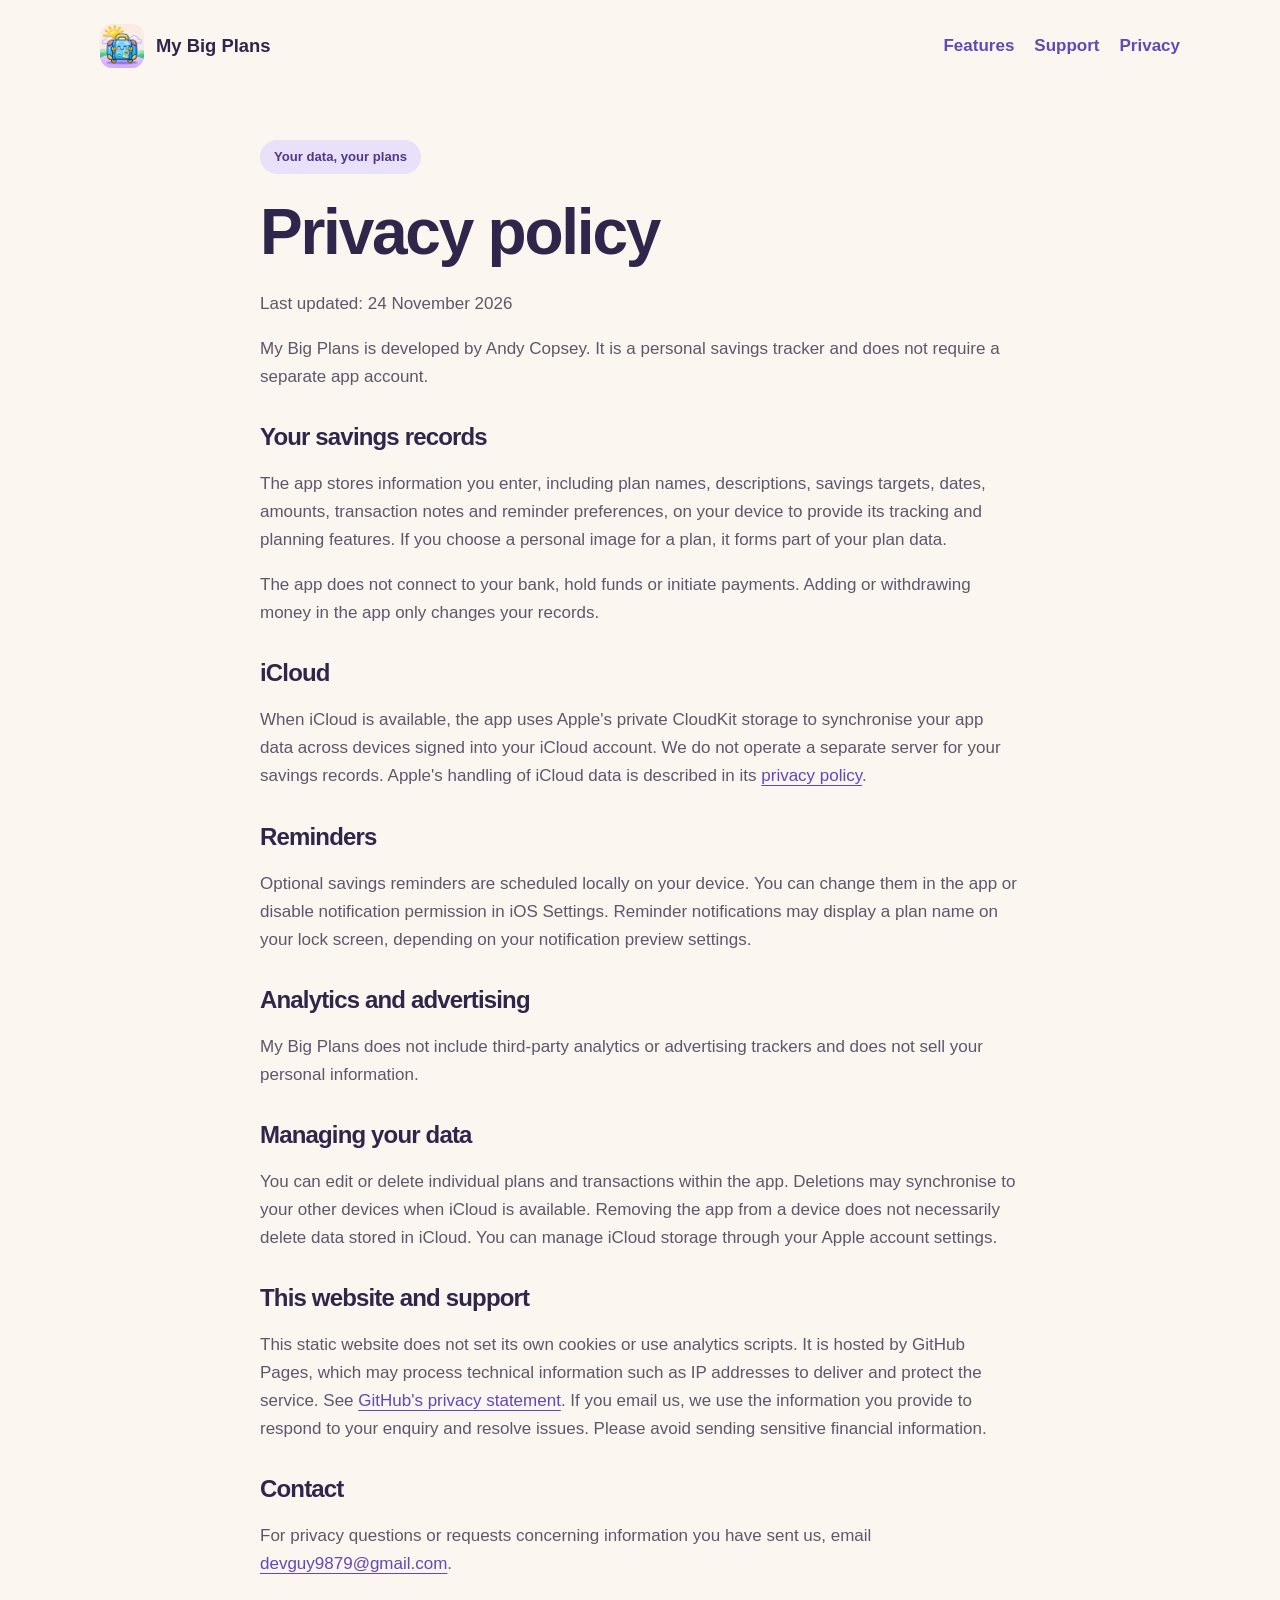
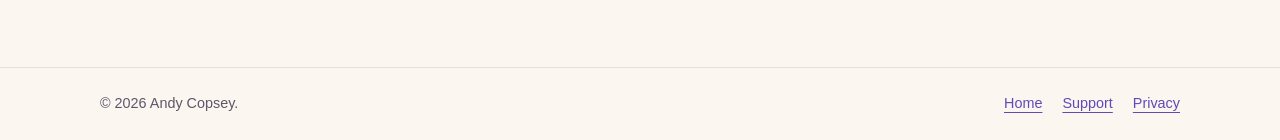
==== privacy/index.html @ 420c0962 "Initial commit" ====
<!doctype html>
<html lang="en-GB"><head><meta charset="utf-8"><meta name="viewport" content="width=device-width, initial-scale=1"><meta name="description" content="Privacy information for My Big Plans."><title>Privacy Policy — My Big Plans</title><link rel="icon" href="../images/app-icon.png"><link rel="stylesheet" href="../style.css"></head><body><a class="skip" href="#main">Skip to content</a><div class="shell"><header class="site-header"><a class="brand" href="../"><img src="../images/app-icon.png" alt="" width="44" height="44">My Big Plans</a><nav aria-label="Main navigation"><a href="../#features">Features</a><a href="../support/">Support</a><a href="../privacy/">Privacy</a></nav></header><main id="main"><article class="page"><span class="eyebrow">Your data, your plans</span><h1>Privacy policy</h1><p class="muted">Last updated: 24 November 2026</p><p>My Big Plans is developed by Andy Copsey. It is a personal savings tracker and does not require a separate app account.</p><h2>Your savings records</h2><p>The app stores information you enter, including plan names, descriptions, savings targets, dates, amounts, transaction notes and reminder preferences, on your device to provide its tracking and planning features. If you choose a personal image for a plan, it forms part of your plan data.</p><p>The app does not connect to your bank, hold funds or initiate payments. Adding or withdrawing money in the app only changes your records.</p><h2>iCloud</h2><p>When iCloud is available, the app uses Apple's private CloudKit storage to synchronise your app data across devices signed into your iCloud account. We do not operate a separate server for your savings records. Apple's handling of iCloud data is described in its <a href="https://www.apple.com/legal/privacy/">privacy policy</a>.</p><h2>Reminders</h2><p>Optional savings reminders are scheduled locally on your device. You can change them in the app or disable notification permission in iOS Settings. Reminder notifications may display a plan name on your lock screen, depending on your notification preview settings.</p><h2>Analytics and advertising</h2><p>My Big Plans does not include third-party analytics or advertising trackers and does not sell your personal information.</p><h2>Managing your data</h2><p>You can edit or delete individual plans and transactions within the app. Deletions may synchronise to your other devices when iCloud is available. Removing the app from a device does not necessarily delete data stored in iCloud. You can manage iCloud storage through your Apple account settings.</p><h2>This website and support</h2><p>This static website does not set its own cookies or use analytics scripts. It is hosted by GitHub Pages, which may process technical information such as IP addresses to deliver and protect the service. See <a href="https://docs.github.com/en/site-policy/privacy-policies/github-general-privacy-statement">GitHub's privacy statement</a>. If you email us, we use the information you provide to respond to your enquiry and resolve issues. Please avoid sending sensitive financial information.</p><h2>Contact</h2><p>For privacy questions or requests concerning information you have sent us, email <a href="mailto:devguy9879@gmail.com">devguy9879@gmail.com</a>.</p></article></main></div><footer><div class="shell footer-inner"><span>© 2026 Andy Copsey.</span><div class="footer-links"><a href="../">Home</a><a href="../support/">Support</a><a href="../privacy/">Privacy</a></div></div></footer></body></html>
---- style.css ----
*{box-sizing:border-box} :root{--cream:#fbf6ef;--plum:#30264b;--purple:#6348b7;--muted:#60566c;--line:#e8dfd8} html{scroll-behavior:smooth} body{margin:0;background:var(--cream);color:var(--plum);font:17px/1.65 -apple-system,BlinkMacSystemFont,"Segoe UI",sans-serif} a{color:var(--purple);text-underline-offset:4px} a:focus-visible,summary:focus-visible{outline:3px solid var(--purple);outline-offset:5px} .shell{width:min(1080px,calc(100% - 40px));margin:auto} .site-header,.footer-inner{display:flex;justify-content:space-between;align-items:center;gap:20px;flex-wrap:wrap;padding:24px 0} .brand{display:flex;align-items:center;gap:12px;font-weight:800;font-size:1.15rem;text-decoration:none;color:var(--plum)} .brand img{border-radius:12px} nav,.footer-links{display:flex;gap:20px;flex-wrap:wrap} nav a{text-decoration:none;font-weight:650} .hero{display:grid;grid-template-columns:1.2fr 1fr;align-items:center;gap:40px;padding:65px 0 80px} .hero-logo{width:100%;max-width:440px;justify-self:center;height:auto} .eyebrow{display:inline-block;background:#e9e0fa;color:#51378e;border-radius:999px;padding:6px 14px;font-size:.82rem;font-weight:750} h1,h2,h3{line-height:1.13;letter-spacing:-.035em} h1{font-size:clamp(2.7rem,6vw,4.8rem);margin:22px 0} h1 em{font-style:normal;color:var(--purple)} h2{font-size:clamp(1.65rem,3vw,2.4rem)} h3{font-size:1.25rem} p{color:var(--muted)} .hero p{font-size:1.15rem} .hero-actions{display:flex;gap:12px;flex-wrap:wrap;margin-top:26px} .button{display:inline-flex;align-items:center;min-height:48px;padding:10px 20px;border-radius:15px;font-weight:750;text-decoration:none} .primary{background:var(--purple);color:white} .secondary{border:1px solid #b7a7d8;background:white} .section-title{text-align:center;margin:0 0 24px} .feature-grid{display:grid;grid-template-columns:repeat(4,1fr);gap:16px;margin-bottom:54px} .card,.panel{background:white;border:1px solid var(--line);border-radius:24px;padding:24px;box-shadow:0 8px 24px #30264b09} .card img{object-fit:contain} .card h3{margin:12px 0} .card p{margin-bottom:0;font-size:.96rem} .showcase-panel{display:flex;align-items:center;gap:32px;background:#e2f0e7;border-radius:28px;padding:32px;margin-bottom:60px} .showcase-panel img{object-fit:contain;flex-shrink:0} .showcase-panel h2{margin:0} .page{max-width:760px;margin:0 auto;padding:48px 0 72px} .page h1{font-size:clamp(2.5rem,6vw,4rem)} .page h2{font-size:1.5rem;margin-top:32px} .panel h2{margin-top:0} details{border-bottom:1px solid var(--line);padding:16px 0} summary{cursor:pointer;font-weight:700} footer{border-top:1px solid var(--line);font-size:.9rem;color:var(--muted)} .skip{position:absolute;left:12px;top:-100px;background:white;padding:12px;z-index:1}.skip:focus{top:12px} @media(max-width:850px){.feature-grid{grid-template-columns:repeat(2,1fr)}.hero{gap:20px}} @media(max-width:600px){.shell{width:calc(100% - 32px)}.hero{grid-template-columns:1fr;text-align:center;padding:28px 0 48px}.hero-logo{grid-row:1;max-width:260px}.hero-actions{justify-content:center}.feature-grid{grid-template-columns:1fr}.showcase-panel{flex-direction:column;text-align:center;padding:24px}.page{padding-top:24px}nav{gap:16px}} @media(prefers-reduced-motion:reduce){html{scroll-behavior:auto}}
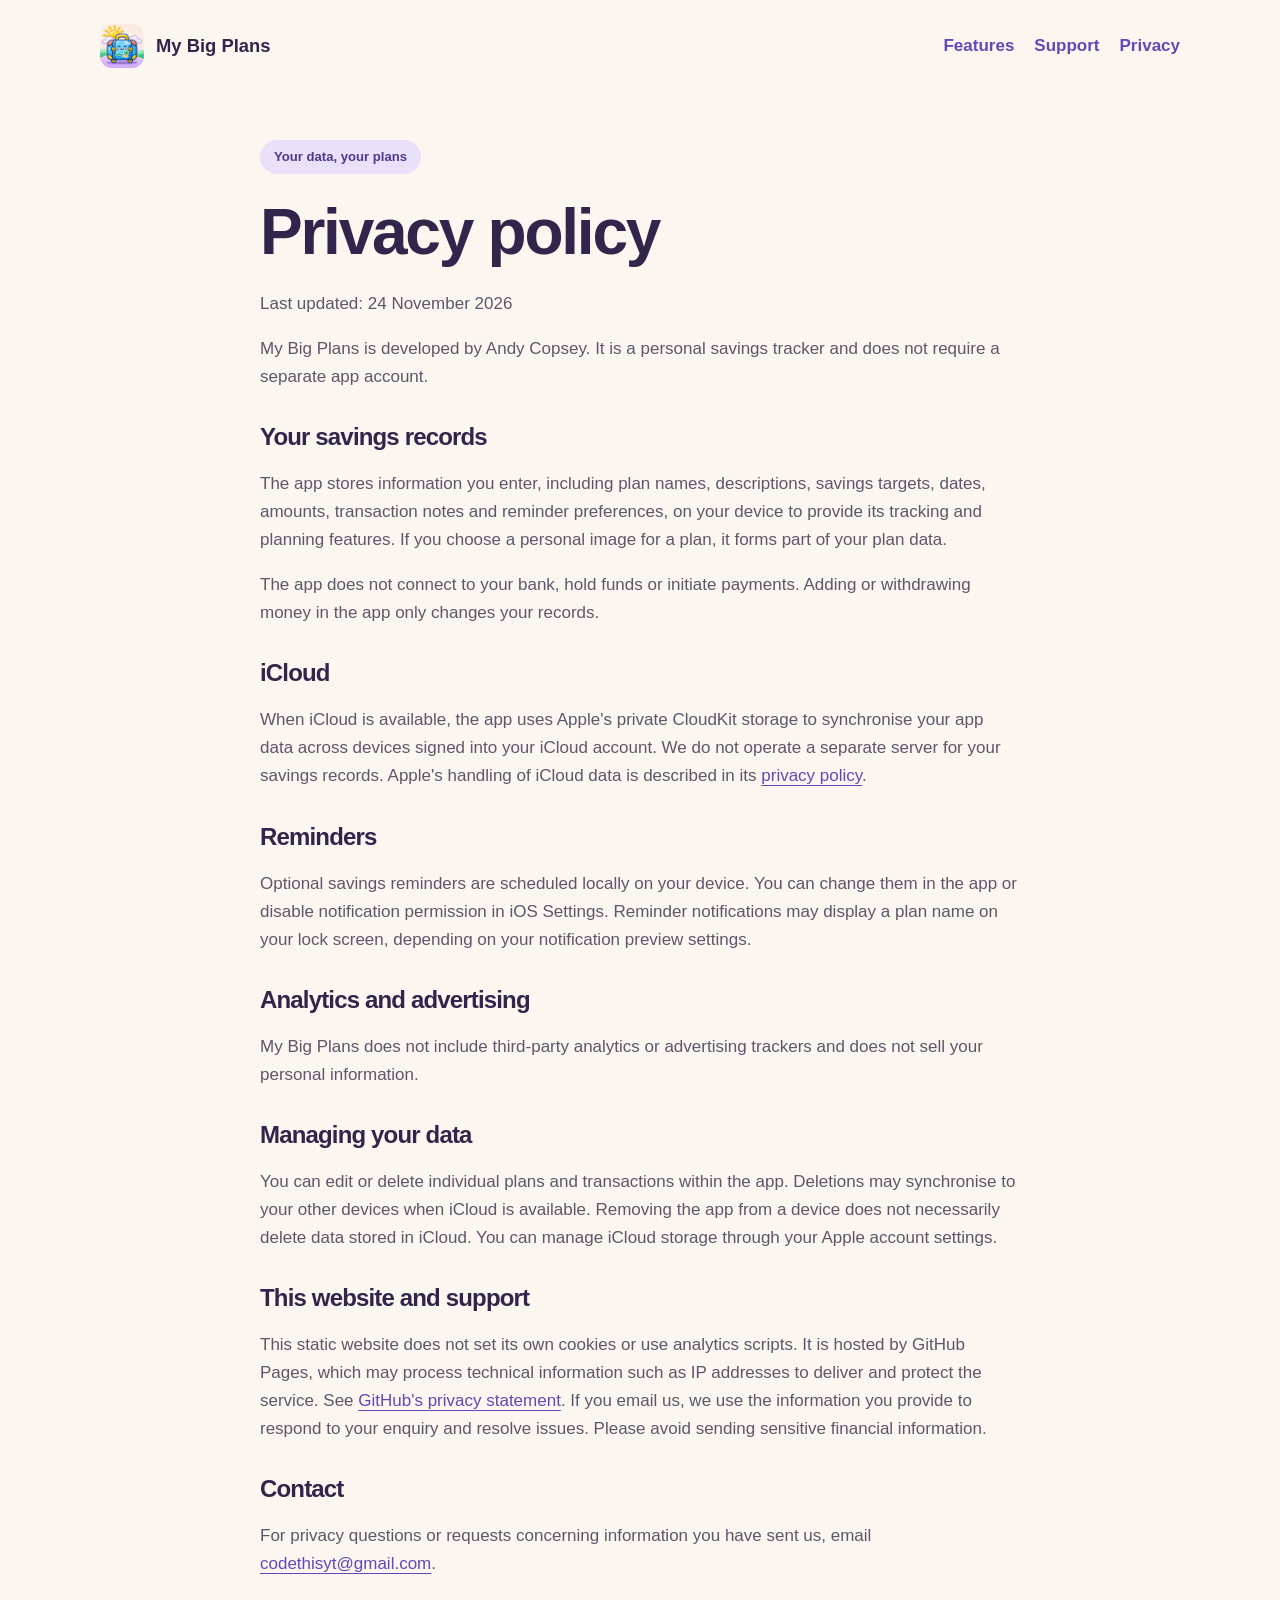
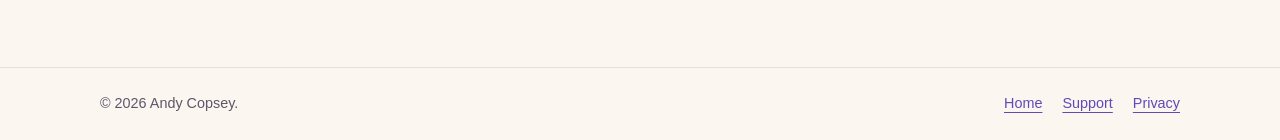
==== commit 8054cd71: "Updated email" ====
--- a/privacy/index.html
+++ b/privacy/index.html
@@ -1,2 +1,2 @@
 <!doctype html>
-<html lang="en-GB"><head><meta charset="utf-8"><meta name="viewport" content="width=device-width, initial-scale=1"><meta name="description" content="Privacy information for My Big Plans."><title>Privacy Policy — My Big Plans</title><link rel="icon" href="../images/app-icon.png"><link rel="stylesheet" href="../style.css"></head><body><a class="skip" href="#main">Skip to content</a><div class="shell"><header class="site-header"><a class="brand" href="../"><img src="../images/app-icon.png" alt="" width="44" height="44">My Big Plans</a><nav aria-label="Main navigation"><a href="../#features">Features</a><a href="../support/">Support</a><a href="../privacy/">Privacy</a></nav></header><main id="main"><article class="page"><span class="eyebrow">Your data, your plans</span><h1>Privacy policy</h1><p class="muted">Last updated: 24 November 2026</p><p>My Big Plans is developed by Andy Copsey. It is a personal savings tracker and does not require a separate app account.</p><h2>Your savings records</h2><p>The app stores information you enter, including plan names, descriptions, savings targets, dates, amounts, transaction notes and reminder preferences, on your device to provide its tracking and planning features. If you choose a personal image for a plan, it forms part of your plan data.</p><p>The app does not connect to your bank, hold funds or initiate payments. Adding or withdrawing money in the app only changes your records.</p><h2>iCloud</h2><p>When iCloud is available, the app uses Apple's private CloudKit storage to synchronise your app data across devices signed into your iCloud account. We do not operate a separate server for your savings records. Apple's handling of iCloud data is described in its <a href="https://www.apple.com/legal/privacy/">privacy policy</a>.</p><h2>Reminders</h2><p>Optional savings reminders are scheduled locally on your device. You can change them in the app or disable notification permission in iOS Settings. Reminder notifications may display a plan name on your lock screen, depending on your notification preview settings.</p><h2>Analytics and advertising</h2><p>My Big Plans does not include third-party analytics or advertising trackers and does not sell your personal information.</p><h2>Managing your data</h2><p>You can edit or delete individual plans and transactions within the app. Deletions may synchronise to your other devices when iCloud is available. Removing the app from a device does not necessarily delete data stored in iCloud. You can manage iCloud storage through your Apple account settings.</p><h2>This website and support</h2><p>This static website does not set its own cookies or use analytics scripts. It is hosted by GitHub Pages, which may process technical information such as IP addresses to deliver and protect the service. See <a href="https://docs.github.com/en/site-policy/privacy-policies/github-general-privacy-statement">GitHub's privacy statement</a>. If you email us, we use the information you provide to respond to your enquiry and resolve issues. Please avoid sending sensitive financial information.</p><h2>Contact</h2><p>For privacy questions or requests concerning information you have sent us, email <a href="mailto:devguy9879@gmail.com">devguy9879@gmail.com</a>.</p></article></main></div><footer><div class="shell footer-inner"><span>© 2026 Andy Copsey.</span><div class="footer-links"><a href="../">Home</a><a href="../support/">Support</a><a href="../privacy/">Privacy</a></div></div></footer></body></html>+<html lang="en-GB"><head><meta charset="utf-8"><meta name="viewport" content="width=device-width, initial-scale=1"><meta name="description" content="Privacy information for My Big Plans."><title>Privacy Policy — My Big Plans</title><link rel="icon" href="../images/app-icon.png"><link rel="stylesheet" href="../style.css"></head><body><a class="skip" href="#main">Skip to content</a><div class="shell"><header class="site-header"><a class="brand" href="../"><img src="../images/app-icon.png" alt="" width="44" height="44">My Big Plans</a><nav aria-label="Main navigation"><a href="../#features">Features</a><a href="../support/">Support</a><a href="../privacy/">Privacy</a></nav></header><main id="main"><article class="page"><span class="eyebrow">Your data, your plans</span><h1>Privacy policy</h1><p class="muted">Last updated: 24 November 2026</p><p>My Big Plans is developed by Andy Copsey. It is a personal savings tracker and does not require a separate app account.</p><h2>Your savings records</h2><p>The app stores information you enter, including plan names, descriptions, savings targets, dates, amounts, transaction notes and reminder preferences, on your device to provide its tracking and planning features. If you choose a personal image for a plan, it forms part of your plan data.</p><p>The app does not connect to your bank, hold funds or initiate payments. Adding or withdrawing money in the app only changes your records.</p><h2>iCloud</h2><p>When iCloud is available, the app uses Apple's private CloudKit storage to synchronise your app data across devices signed into your iCloud account. We do not operate a separate server for your savings records. Apple's handling of iCloud data is described in its <a href="https://www.apple.com/legal/privacy/">privacy policy</a>.</p><h2>Reminders</h2><p>Optional savings reminders are scheduled locally on your device. You can change them in the app or disable notification permission in iOS Settings. Reminder notifications may display a plan name on your lock screen, depending on your notification preview settings.</p><h2>Analytics and advertising</h2><p>My Big Plans does not include third-party analytics or advertising trackers and does not sell your personal information.</p><h2>Managing your data</h2><p>You can edit or delete individual plans and transactions within the app. Deletions may synchronise to your other devices when iCloud is available. Removing the app from a device does not necessarily delete data stored in iCloud. You can manage iCloud storage through your Apple account settings.</p><h2>This website and support</h2><p>This static website does not set its own cookies or use analytics scripts. It is hosted by GitHub Pages, which may process technical information such as IP addresses to deliver and protect the service. See <a href="https://docs.github.com/en/site-policy/privacy-policies/github-general-privacy-statement">GitHub's privacy statement</a>. If you email us, we use the information you provide to respond to your enquiry and resolve issues. Please avoid sending sensitive financial information.</p><h2>Contact</h2><p>For privacy questions or requests concerning information you have sent us, email <a href="mailto:codethisyt@gmail.com">codethisyt@gmail.com</a>.</p></article></main></div><footer><div class="shell footer-inner"><span>© 2026 Andy Copsey.</span><div class="footer-links"><a href="../">Home</a><a href="../support/">Support</a><a href="../privacy/">Privacy</a></div></div></footer></body></html>
